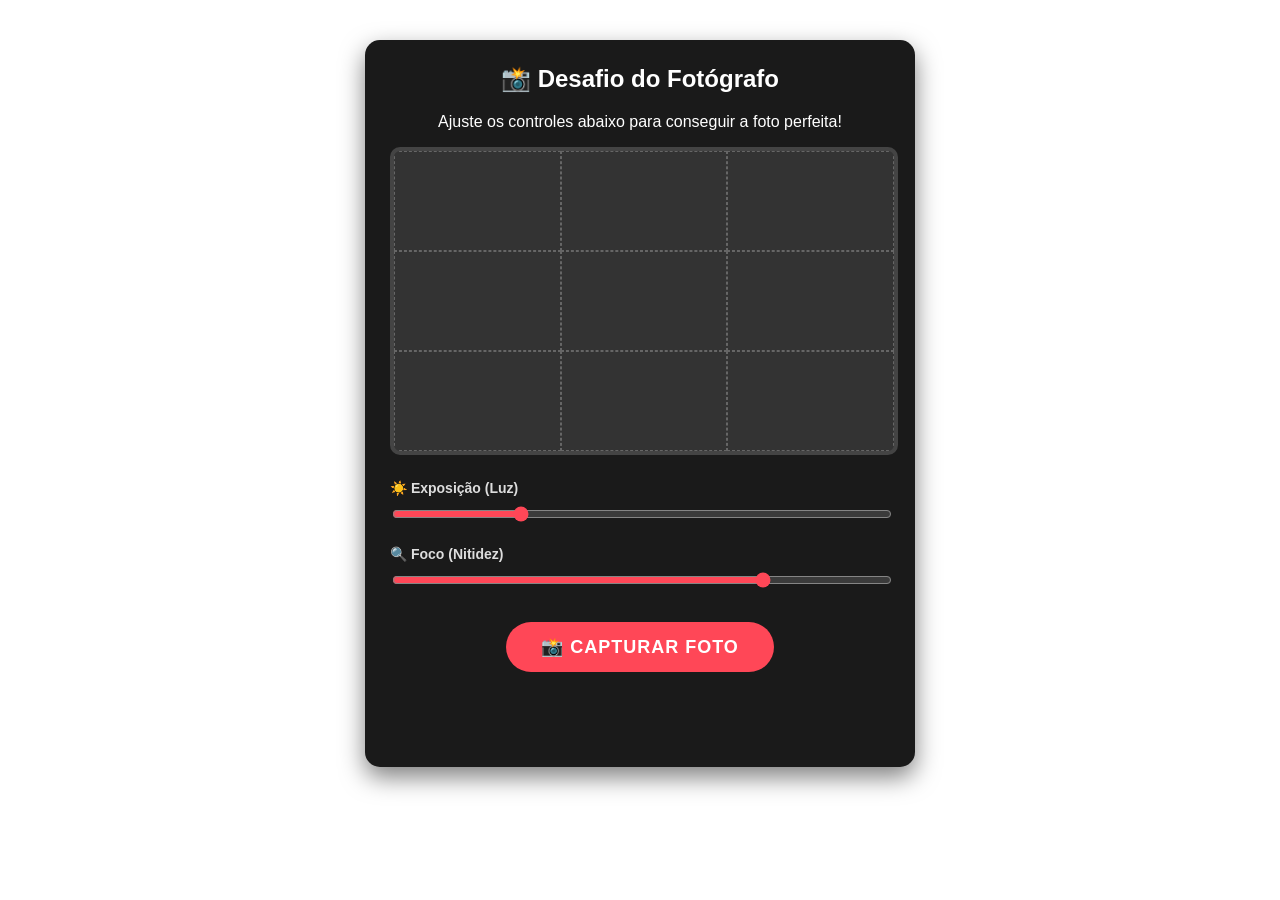
==== html/jogo.html @ 15788bf6 "vik" ====
<!DOCTYPE html>
<html lang="pt-BR">
<head>
    <meta charset="UTF-8">
    <meta name="viewport" content="width=device-width, initial-scale=1.0">
    <title>Desafio do Fotógrafo - O Enquadramento Perfeito</title>
  
    <link rel="stylesheet" href="/css/jogo.css">
</head>
<body>

    <div class="game-container">
        <h2>📸 Desafio do Fotógrafo</h2>
        <p>Ajuste os controles abaixo para conseguir a foto perfeita!</p>
        
        <div class="camera-view">
           
            <div id="photo" class="photo-layer"></div>
            
      
            <div class="grid-lines">
                <div class="grid-cell"></div><div class="grid-cell"></div><div class="grid-cell"></div>
                <div class="grid-cell"></div><div class="grid-cell"></div><div class="grid-cell"></div>
                <div class="grid-cell"></div><div class="grid-cell"></div><div class="grid-cell"></div>
            </div>
        </div>

        <div class="control-group">
            <label for="exposure">☀️ Exposição (Luz)</label>
            <input type="range" id="exposure" min="0" max="200" value="50">
        </div>

        <div class="control-group">
            <label for="blur">🔍 Foco (Nitidez)</label>
            <input type="range" id="blur" min="0" max="20" value="15">
        </div>

        <button id="btn-snap">📸 Capturar Foto</button>

        <div id="result"></div>
    </div>

    <script src="/js/jogo.js"></script>
</body>
</html>
---- css/jogo.css ----
.game-container {
    max-width: 500px;
    margin: 40px auto;
    font-family: 'Segoe UI', Tahoma, Geneva, Verdana, sans-serif;
    background: #1a1a1a;
    color: #ffffff;
    padding: 25px;
    border-radius: 15px;
    text-align: center;
    box-shadow: 0 10px 25px rgba(0, 0, 0, 0.5);
}

.game-container h2 {
    margin-top: 0;
    color: #fff;
}

.camera-view {
    position: relative;
    width: 100%;
    height: 300px;
    background-color: #333;
    border-radius: 10px;
    overflow: hidden;
    margin-bottom: 25px;
    border: 4px solid #444;
}


.photo-layer {
    width: 100%;
    height: 100%;
    background-image: url('https://http2.mlstatic.com/D_NQ_733048-MLA96179460366_102025-OO.jpg');
    background-size: cover;
    background-position: center;
    transition: filter 0.1s ease-out;
}

.grid-lines {
    position: absolute;
    top: 0;
    left: 0;
    width: 100%;
    height: 100%;
    display: grid;
    grid-template-columns: 1fr 1fr 1fr;
    grid-template-rows: 1fr 1fr 1fr;
    pointer-events: none;
    opacity: 0.25;
}

.grid-cell {
    border: 1px dashed #ffffff;
}
.control-group {
    margin: 20px 0;
    text-align: left;
}

.control-group label {
    display: block;
    margin-bottom: 8px;
    font-weight: bold;
    font-size: 14px;
    color: #ddd;
}

.control-group input[type="range"] {
    width: 100%;
    accent-color: #ff4757;
    cursor: pointer;
}

#btn-snap {
    background: #ff4757;
    color: white;
    border: none;
    padding: 14px 35px;
    font-size: 18px;
    font-weight: bold;
    border-radius: 25px;
    cursor: pointer;
    transition: all 0.3s ease;
    text-transform: uppercase;
    letter-spacing: 1px;
    margin-top: 10px;
}

#btn-snap:hover {
    background: #ff6b81;
    transform: scale(1.05);
    box-shadow: 0 5px 15px rgba(255, 71, 87, 0.4);
}


#result {
    margin-top: 20px;
    font-size: 18px;
    font-weight: bold;
    min-height: 50px;
    line-height: 1.5;
}
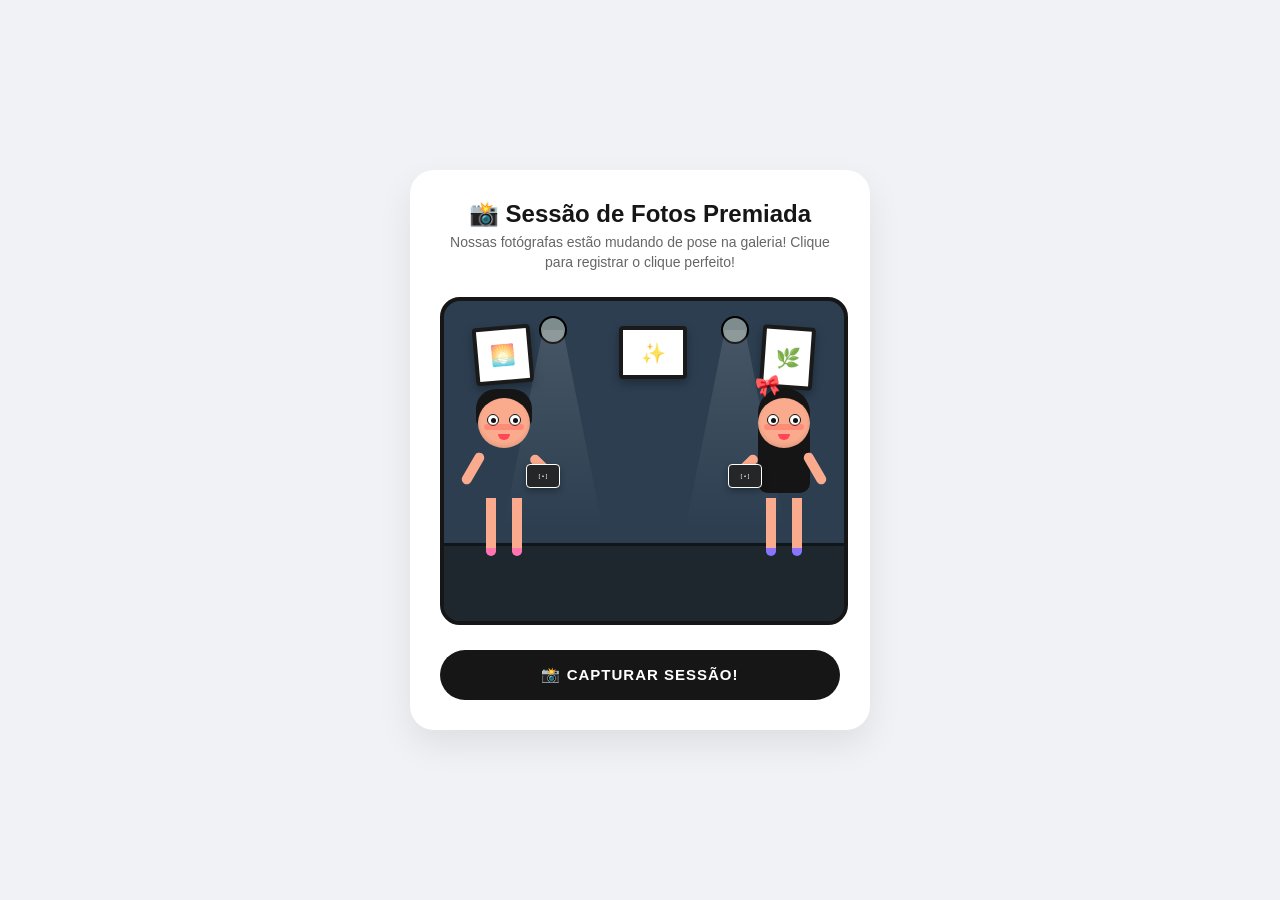
==== commit 87f37999: "htryt" ====
--- a/html/jogo.html
+++ b/html/jogo.html
@@ -3,43 +3,90 @@
 <head>
     <meta charset="UTF-8">
     <meta name="viewport" content="width=device-width, initial-scale=1.0">
-    <title>Desafio do Fotógrafo - O Enquadramento Perfeito</title>
-  
-    <link rel="stylesheet" href="/css/jogo.css">
+    <title>Estúdio Fotográfico Premiado</title>
+    <!-- Vincula o arquivo CSS corrigido saindo da pasta html -->
+    <link rel="stylesheet" href="../css/jogo.css">
 </head>
 <body>
 
-    <div class="game-container">
-        <h2>📸 Desafio do Fotógrafo</h2>
-        <p>Ajuste os controles abaixo para conseguir a foto perfeita!</p>
+<div class="jogo-container">
+    <h2 class="titulo-jogo">📸 Sessão de Fotos Premiada</h2>
+    <p class="subtitulo-jogo">Nossas fotógrafas estão mudando de pose na galeria! Clique para registrar o clique perfeito!</p>
+
+    <!-- Cenário de Galeria de Fotos e Estúdio Profissional -->
+    <div class="paisagem-estudio">
+        <div class="efeito-flash" id="flash"></div>
         
-        <div class="camera-view">
-           
-            <div id="photo" class="photo-layer"></div>
-            
-      
-            <div class="grid-lines">
-                <div class="grid-cell"></div><div class="grid-cell"></div><div class="grid-cell"></div>
-                <div class="grid-cell"></div><div class="grid-cell"></div><div class="grid-cell"></div>
-                <div class="grid-cell"></div><div class="grid-cell"></div><div class="grid-cell"></div>
+        <!-- Elementos Decorativos da Parede (Quadros de Fotos) -->
+        <div class="quadro q1"><div class="foto-interna">🌅</div></div>
+        <div class="quadro q2"><div class="foto-interna">✨</div></div>
+        <div class="quadro q3"><div class="foto-interna">🌿</div></div>
+        
+        <div class="fundo-estudio-infinito"></div>
+        <div class="holofote esquerdo"><div class="luz-cone"></div></div>
+        <div class="holofote direito"><div class="luz-cone"></div></div>
+
+        <!-- FOTÓGRAFA 1 (Esquerda): Gordinha, Vestido Triângulo Rosa com Braços e Pernas -->
+        <div class="fotografa gordinha" id="fotografa1">
+            <div class="cabelo-curto"></div>
+            <div class="cabeca-rosto">
+                <div class="olhos-vivos esquerdo"><div class="pupila"></div></div>
+                <div class="olhos-vivos direito"><div class="pupila"></div></div>
+                <div class="bochechas-rosadas"></div>
+                <div class="sorriso-fofo"></div>
             </div>
+            <!-- Vestido em formato de Triângulo Largo -->
+            <div class="vestido-triangulo-largo"></div>
+            <div class="braco esquerdo"></div>
+            <div class="braco direito"></div>
+            <div class="perna-fofa esquerda"></div>
+            <div class="perna-fofa direita"></div>
+            <div class="camera-fofa c1">[ • ]</div>
         </div>
 
-        <div class="control-group">
-            <label for="exposure">☀️ Exposição (Luz)</label>
-            <input type="range" id="exposure" min="0" max="200" value="50">
+        <!-- FOTÓGRAFA 2 (Direita): Magra, Cabelo Comprido com Laço, Vestido Triângulo Roxo com Braços e Pernas -->
+        <div class="fotografa magrinha" id="fotografa2">
+            <div class="laco-rosa">🎀</div>
+            <div class="cabelo-comprido"></div>
+            <div class="cabeca-rosto">
+                <div class="olhos-vivos esquerdo"><div class="pupila"></div></div>
+                <div class="olhos-vivos direito"><div class="pupila"></div></div>
+                <div class="bochechas-rosadas"></div>
+                <div class="sorriso-fofo"></div>
+            </div>
+            <!-- Vestido em formato de Triângulo Estreito -->
+            <div class="vestido-triangulo-estreito"></div>
+            <div class="braco esquerdo"></div>
+            <div class="braco direito"></div>
+            <div class="perna-fofa esquerda"></div>
+            <div class="perna-fofa direita"></div>
+            <div class="camera-fofa c2">[ • ]</div>
         </div>
 
-        <div class="control-group">
-            <label for="blur">🔍 Foco (Nitidez)</label>
-            <input type="range" id="blur" min="0" max="20" value="15">
+        <!-- Card de Promoções Totalmente Centralizado -->
+        <div class="card-promocao" id="cardPromo">
+            <span class="selo-promo">PROMOÇÃO DESBLOQUEADA!</span>
+            <h3 id="texto-desconto">25% OFF</h3>
+            <p id="texto-brinde">+ 5 Fotos Brinde no Ensaio</p>
         </div>
-
-        <button id="btn-snap">📸 Capturar Foto</button>
-
-        <div id="result"></div>
     </div>
 
-    <script src="/js/jogo.js"></script>
+    <div class="area-controles">
+        <button id="btnDisparar" class="btn-disparar">📸 CAPTURAR SESSÃO!</button>
+    </div>
+
+    <!-- Formulário pós-clique -->
+    <div class="formulario-resgate" id="formResgate">
+        <h3>🎯 Enquadramento Perfeito!</h3>
+        <p class="subtitulo-jogo">Insira seu WhatsApp para que o nosso estúdio libere o código do seu presente:</p>
+        <form id="meuFormulario">
+            <input type="text" id="nomeCliente" placeholder="Seu Nome Completo" required><br>
+            <input type="tel" id="whatsappCliente" placeholder="Seu WhatsApp (com DDD)" required><br>
+            <button type="submit" class="btn-resgatar">Resgatar Presente</button>
+        </form>
+    </div>
+</div>
+
+<script src="../js/jogo.js"></script>
 </body>
 </html>
--- a/css/jogo.css
+++ b/css/jogo.css
@@ -1,102 +1,438 @@
-.game-container {
-    max-width: 500px;
-    margin: 40px auto;
-    font-family: 'Segoe UI', Tahoma, Geneva, Verdana, sans-serif;
-    background: #1a1a1a;
-    color: #ffffff;
-    padding: 25px;
-    border-radius: 15px;
+:root {
+    --bg-container: #ffffff;
+    --cor-escura: #161616;
+    --cor-ouro: #d4af37;
+    --cor-salmao: #faaa8d; /* Pele salmão fofa */
+    --cor-cabelo: #151515;   /* Cabelo preto */
+    --cor-rosa: #ff74b1;     /* Vestido rosa */
+    --cor-roxo: #8a74ff;     /* Vestido roxo */
+}
+
+body {
+    background-color: #f0f2f5;
+    font-family: 'Segoe UI', Roboto, Helvetica, Arial, sans-serif;
+    display: flex;
+    justify-content: center;
+    align-items: center;
+    min-height: 100vh;
+    margin: 0;
+}
+
+.jogo-container {
+    max-width: 460px;
+    width: 100%;
+    background: var(--bg-container);
+    padding: 30px;
+    border-radius: 24px;
+    box-shadow: 0 15px 35px rgba(0,0,0,0.08);
+    box-sizing: border-box;
     text-align: center;
-    box-shadow: 0 10px 25px rgba(0, 0, 0, 0.5);
-}
-
-.game-container h2 {
-    margin-top: 0;
-    color: #fff;
-}
-
-.camera-view {
+}
+
+.titulo-jogo {
+    color: var(--cor-escura);
+    font-weight: bold;
+    margin: 0 0 5px 0;
+}
+
+.subtitulo-jogo {
+    color: #666;
+    font-size: 14px;
+    margin: 0 0 25px 0;
+    line-height: 1.4;
+}
+
+/* PAISAGEM DE ESTÚDIO COM QUADROS DECORATIVOS */
+.paisagem-estudio {
     position: relative;
     width: 100%;
-    height: 300px;
-    background-color: #333;
-    border-radius: 10px;
+    height: 320px;
+    background: #2c3e50; /* Parede do estúdio */
+    border-radius: 20px;
     overflow: hidden;
-    margin-bottom: 25px;
-    border: 4px solid #444;
-}
-
-
-.photo-layer {
-    width: 100%;
-    height: 100%;
-    background-image: url('https://http2.mlstatic.com/D_NQ_733048-MLA96179460366_102025-OO.jpg');
-    background-size: cover;
-    background-position: center;
-    transition: filter 0.1s ease-out;
-}
-
-.grid-lines {
+    border: 4px solid var(--cor-escura);
+    display: flex;
+    align-items: center;
+    justify-content: center;
+}
+
+/* Quadros na Parede */
+.quadro {
+    position: absolute;
+    top: 25px;
+    background: #fff;
+    border: 4px solid #1a1a1a;
+    box-shadow: 0 4px 10px rgba(0,0,0,0.3);
+    display: flex;
+    align-items: center;
+    justify-content: center;
+    border-radius: 4px;
+}
+.quadro.q1 { left: 30px; width: 50px; height: 50px; transform: rotate(-5deg); }
+.quadro.q2 { left: calc(50% - 25px); width: 60px; height: 45px; }
+.quadro.q3 { right: 30px; width: 45px; height: 55px; transform: rotate(4deg); }
+
+.foto-interna {
+    font-size: 20px;
+    opacity: 0.8;
+}
+
+.fundo-estudio-infinito {
+    position: absolute;
+    bottom: 0;
+    width: 100%;
+    height: 75px;
+    background: #1e272e; /* Chão do estúdio */
+    border-top: 3px solid #10151a;
+    z-index: 1;
+}
+
+/* Holofotes */
+.holofote {
+    position: absolute;
+    top: 15px;
+    width: 24px;
+    height: 24px;
+    background: #7f8c8d;
+    border-radius: 50%;
+    border: 2px solid #000;
+    z-index: 2;
+}
+.holofote.esquerdo { left: 95px; }
+.holofote.direito { right: 95px; }
+
+.luz-cone {
+    position: absolute;
+    top: 12px;
+    left: -38px;
+    width: 100px;
+    height: 200px;
+    background: linear-gradient(to bottom, rgba(255, 255, 255, 0.12), transparent);
+    clip-path: polygon(40% 0%, 60% 0%, 100% 100%, 0% 100%);
+    pointer-events: none;
+}
+
+/* Flash */
+.efeito-flash {
     position: absolute;
     top: 0;
     left: 0;
     width: 100%;
     height: 100%;
-    display: grid;
-    grid-template-columns: 1fr 1fr 1fr;
-    grid-template-rows: 1fr 1fr 1fr;
+    background: #ffffff;
+    opacity: 0;
+    z-index: 10;
     pointer-events: none;
-    opacity: 0.25;
-}
-
-.grid-cell {
-    border: 1px dashed #ffffff;
-}
-.control-group {
-    margin: 20px 0;
-    text-align: left;
-}
-
-.control-group label {
-    display: block;
-    margin-bottom: 8px;
+}
+.piscar-flash {
+    animation: flashAnim 0.3s ease-out;
+}
+
+/* CONFIGURAÇÃO DAS PERSONAGEM ANIMADAS */
+.fotografa {
+    position: absolute;
+    width: 100px;
+    height: 220px;
+    bottom: 15px;
+    z-index: 3;
+}
+.fotografa.gordinha { 
+    left: 10px; 
+    animation: mexerCorpoEsquerda 2s ease-in-out infinite alternate;
+}
+.fotografa.magrinha { 
+    right: 10px; 
+    animation: mexerCorpoDireita 1.8s ease-in-out infinite alternate;
+}
+
+/* Cabeça com Olhos Reais */
+.cabeca-rosto {
+    position: absolute;
+    top: 12px;
+    left: calc(50% - 26px);
+    width: 52px;
+    height: 50px;
+    background: var(--cor-salmao);
+    border-radius: 50%;
+    z-index: 3;
+    box-shadow: inset 0 -2px 4px rgba(0,0,0,0.1);
+}
+
+.olhos-vivos {
+    position: absolute;
+    top: 16px;
+    width: 10px;
+    height: 10px;
+    background: #ffffff;
+    border-radius: 50%;
+    border: 1px solid #111;
+    display: flex;
+    align-items: center;
+    justify-content: center;
+    animation: piscarOlho 4s infinite linear;
+}
+.olhos-vivos.esquerdo { left: 9px; }
+.olhos-vivos.direito { right: 9px; }
+
+.pupila {
+    width: 5px;
+    height: 5px;
+    background: #111;
+    border-radius: 50%;
+}
+
+.bochechas-rosadas {
+    position: absolute;
+    top: 26px;
+    left: 6px;
+    width: 40px;
+    height: 6px;
+    background: rgba(255, 82, 82, 0.35);
+    border-radius: 10px;
+}
+
+.sorriso-fofo {
+    position: absolute;
+    bottom: 8px;
+    left: 20px;
+    width: 12px;
+    height: 6px;
+    background: #ff4757;
+    border-radius: 0 0 10px 10px;
+}
+
+/* BRAÇOS DAS PERSONAGENS */
+.braco {
+    position: absolute;
+    top: 65px;
+    width: 10px;
+    height: 35px;
+    background: var(--cor-salmao);
+    border-radius: 5px;
+    z-index: 4;
+}
+.gordinha .braco.esquerdo { left: 14px; transform: rotate(30deg); }
+.gordinha .braco.direito { right: 5px; transform: rotate(-45deg); animation: moverBraco 1s ease-in-out infinite alternate; }
+
+.magrinha .braco.esquerdo { left: 5px; transform: rotate(45deg); animation: moverBraco 1.2s ease-in-out infinite alternate-reverse; }
+.magrinha .braco.direito { right: 14px; transform: rotate(-30deg); }
+
+/* CORPOS COM VESTIDOS EM TRIÂNGULO COMPLETO (Usando Clip-Path geométrico moderno) */
+/* 1. GORDINHA (ESQUERDA) */
+.cabelo-curto {
+    position: absolute;
+    top: 3px;
+    left: calc(50% - 28px);
+    width: 56px;
+    height: 36px;
+    background: var(--cor-cabelo);
+    border-radius: 20px 20px 5px 5px;
+    z-index: 2;
+}
+.vestido-rosa-gordinho {
+    position: absolute;
+    top: 56px;
+    left: calc(50% - 30px);
+    width: 60px; /* Base mais larga para dar o aspecto fofinho */
+    height: 70px;
+    background: var(--cor-rosa);
+    clip-path: polygon(50% 0%, 100% 100%, 0% 100%); /* Transforma o bloco em Triângulo */
+    z-index: 2;
+}
+
+/* 2. MAGRINHA (DIREITA) */
+.laco-rosa {
+    position: absolute;
+    top: -12px;
+    left: 22px;
+    font-size: 20px;
+    z-index: 5;
+    transform: rotate(-10deg);
+}
+.cabelo-comprido {
+    position: absolute;
+    top: 2px;
+    left: calc(50% - 26px);
+    width: 52px;
+    height: 105px;
+    background: var(--cor-cabelo);
+    border-radius: 25px 25px 10px 10px;
+    z-index: 2;
+}
+.vestido-roxo-magrinho {
+    position: absolute;
+    top: 56px;
+    left: calc(50% - 21px);
+    width: 42px; /* Silhueta triangular esguia */
+    height: 70px;
+    background: var(--cor-roxo);
+    clip-path: polygon(50% 0%, 100% 100%, 0% 100%); /* Transforma o bloco em Triângulo */
+    z-index: 2;
+}
+
+/* PERNAS */
+.perna-fofa {
+    position: absolute;
+    bottom: 50px;
+    width: 10px;
+    height: 50px;
+    background: var(--cor-salmao);
+    border-radius: 0 0 5px 5px;
+    z-index: 1;
+}
+.gordinha .perna-fofa { border-bottom: 8px solid var(--cor-rosa); }
+.magrinha .perna-fofa { border-bottom: 8px solid var(--cor-roxo); }
+
+.perna-fofa.esquerda { left: 32px; animation: balançoPerna 0.5s linear infinite alternate; }
+.perna-fofa.direita { right: 32px; animation: balançoPerna 0.5s linear infinite alternate-reverse; }
+
+/* CÂMERAS */
+.camera-fofa {
+    position: absolute;
+    width: 32px;
+    height: 22px;
+    background: #252627;
+    border: 1px solid #fff;
+    color: #fff;
+    border-radius: 4px;
+    z-index: 5;
+    display: flex;
+    align-items: center;
+    justify-content: center;
+    font-size: 6px;
+    box-shadow: 0 3px 6px rgba(0,0,0,0.3);
+}
+.camera-fofa.c1 { top: 78px; right: -6px; }
+.camera-fofa.c2 { top: 78px; left: -6px; }
+
+/* CARD CENTRALIZADO PERFECT */
+.card-promocao {
+    position: absolute;
+    background: #ffffff;
+    border: 1px solid #e0e0e0;
+    padding: 25px;
+    border-radius: 16px;
+    width: 80%;
+    box-shadow: 0 15px 35px rgba(0,0,0,0.3);
+    transform: scale(0.8);
+    opacity: 0;
+    z-index: 5;
+    transition: all 0.4s cubic-bezier(0.175, 0.885, 0.32, 1.15);
+    pointer-events: none;
+    box-sizing: border-box;
+}
+
+.card-promocao.revelado {
+    opacity: 1;
+    transform: scale(1);
+}
+
+.selo-promo {
+    background: var(--cor-rosa);
+    color: #fff;
+    font-size: 10px;
     font-weight: bold;
+    padding: 4px 10px;
+    border-radius: 20px;
+    letter-spacing: 1px;
+}
+
+.card-promocao h3 {
+    font-size: 38px;
+    color: #111;
+    margin: 12px 0 4px 0;
+    font-weight: 800;
+}
+
+.card-promocao p {
     font-size: 14px;
-    color: #ddd;
-}
-
-.control-group input[type="range"] {
-    width: 100%;
-    accent-color: #ff4757;
+    color: #555;
+    margin: 0;
+    font-weight: 600;
+}
+
+/* Controles */
+.area-controles {
+    margin-top: 25px;
+}
+
+.btn-disparar {
+    background: var(--cor-escura);
+    color: #fff;
+    border: none;
+    padding: 16px 32px;
+    font-size: 15px;
+    font-weight: 600;
+    border-radius: 50px;
     cursor: pointer;
-}
-
-#btn-snap {
-    background: #ff4757;
-    color: white;
+    width: 100%;
+    letter-spacing: 1px;
+}
+
+/* Formulário */
+.formulario-resgate {
+    display: none;
+    margin-top: 35px;
+    padding-top: 25px;
+    border-top: 1px solid #eee;
+    animation: fluir 0.5s ease forwards;
+}
+
+.formulario-resgate input {
+    width: 100%;
+    padding: 14px;
+    margin-bottom: 14px;
+    border: 1px solid #ddd;
+    border-radius: 8px;
+    font-size: 15px;
+    box-sizing: border-box;
+}
+
+.btn-resgatar {
+    background: var(--cor-ouro);
+    color: #111;
     border: none;
-    padding: 14px 35px;
-    font-size: 18px;
-    font-weight: bold;
-    border-radius: 25px;
+    padding: 15px 30px;
+    font-size: 15px;
+    font-weight: 600;
+    border-radius: 50px;
     cursor: pointer;
-    transition: all 0.3s ease;
-    text-transform: uppercase;
-    letter-spacing: 1px;
-    margin-top: 10px;
-}
-
-#btn-snap:hover {
-    background: #ff6b81;
-    transform: scale(1.05);
-    box-shadow: 0 5px 15px rgba(255, 71, 87, 0.4);
-}
-
-
-#result {
-    margin-top: 20px;
-    font-size: 18px;
-    font-weight: bold;
-    min-height: 50px;
-    line-height: 1.5;
-}
+    width: 100%;
+}
+
+/* ANIMAÇÕES */
+@keyframes mexerCorpoEsquerda {
+    0% { transform: translateY(0) rotate(-1deg); }
+    100% { transform: translateY(-5px) rotate(1deg); }
+}
+
+@keyframes mexerCorpoDireita {
+    0% { transform: translateY(-4px) rotate(1deg); }
+    100% { transform: translateY(1px) rotate(-1deg); }
+}
+
+@keyframes balançoPerna {
+    0% { transform: rotate(-5deg); }
+    100% { transform: rotate(5deg); }
+}
+
+@keyframes moverBraco {
+    0% { transform: translateY(0) rotate(-45deg); }
+    100% { transform: translateY(-2px) rotate(-40deg); }
+}
+
+@keyframes piscarOlho {
+    0%, 90%, 100% { transform: scaleY(1); }
+    95% { transform: scaleY(0); }
+}
+
+@keyframes flashAnim {
+    0% { opacity: 0; }
+    30% { opacity: 1; }
+    100% { opacity: 0; }
+}
+
+@keyframes fluir {
+    from { opacity: 0; transform: translateY(10px); }
+    to { opacity: 1; transform: translateY(0); }
+}
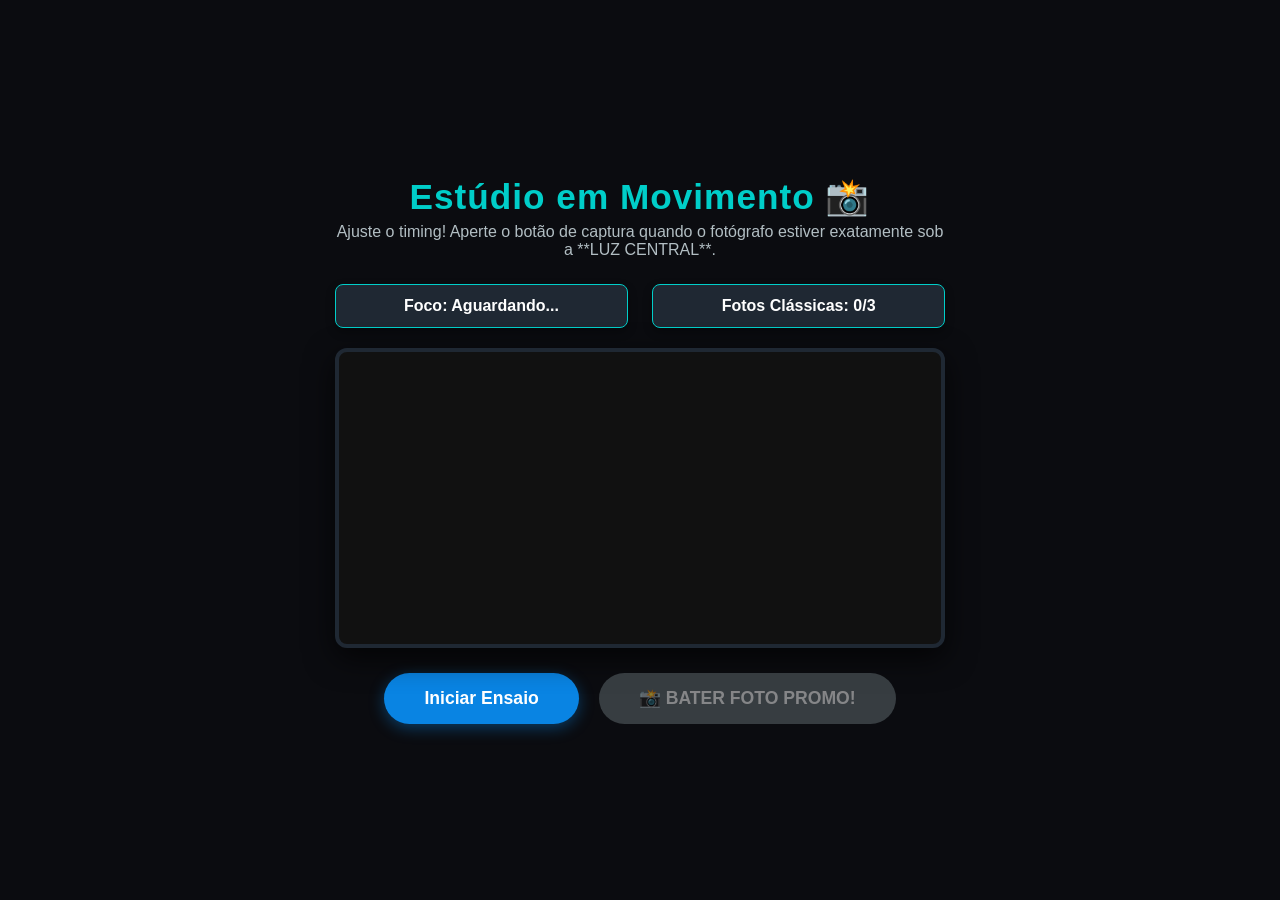
==== commit 69a2b19e: "kkjliug" ====
--- a/html/jogo.html
+++ b/html/jogo.html
@@ -3,90 +3,303 @@
 <head>
     <meta charset="UTF-8">
     <meta name="viewport" content="width=device-width, initial-scale=1.0">
-    <title>Estúdio Fotográfico Premiado</title>
-    <!-- Vincula o arquivo CSS corrigido saindo da pasta html -->
-    <link rel="stylesheet" href="../css/jogo.css">
+    <title>Sessão de Fotos Animada - Premium Game</title>
+    <style>
+        * {
+            box-sizing: border-box;
+            margin: 0;
+            padding: 0;
+        }
+
+        body {
+            background-color: #0b0c10;
+            color: #fff;
+            font-family: 'Segoe UI', Tahoma, Geneva, Verdana, sans-serif;
+            display: flex;
+            justify-content: center;
+            align-items: center;
+            min-height: 100vh;
+        }
+
+        .game-container {
+            text-align: center;
+            max-width: 650px;
+            width: 100%;
+            padding: 20px;
+        }
+
+        h1 {
+            color: #00cec9;
+            font-size: 2.2rem;
+            margin-bottom: 5px;
+            letter-spacing: 1px;
+        }
+
+        p {
+            color: #b2bec3;
+            margin-bottom: 25px;
+            font-size: 1rem;
+        }
+
+        .status-panel {
+            display: flex;
+            justify-content: space-between;
+            margin-bottom: 20px;
+            gap: 15px;
+        }
+
+        .status-box {
+            background: #1f2833;
+            padding: 12px 20px;
+            border-radius: 8px;
+            font-weight: bold;
+            border: 1px solid #00cec9;
+            width: 48%;
+            box-shadow: 0 4px 10px rgba(0,0,0,0.3);
+        }
+
+        /* Área do Palco do Jogo */
+        .stage-wrapper {
+            position: relative;
+            background: #111;
+            border: 4px solid #1f2833;
+            border-radius: 12px;
+            overflow: hidden;
+            box-shadow: 0 10px 30px rgba(0,0,0,0.7);
+            height: 300px;
+        }
+
+        canvas {
+            display: block;
+            width: 100%;
+            height: 100%;
+        }
+
+        /* Controles de Disparo */
+        .controls {
+            margin-top: 25px;
+            display: flex;
+            justify-content: center;
+            gap: 20px;
+        }
+
+        .btn {
+            padding: 15px 40px;
+            font-size: 1.1rem;
+            font-weight: bold;
+            color: #fff;
+            border: none;
+            border-radius: 50px;
+            cursor: pointer;
+            transition: all 0.2s cubic-bezier(0.25, 1, 0.5, 1);
+            outline: none;
+        }
+
+        .btn-blue { background: #0984e3; box-shadow: 0 4px 15px rgba(9, 132, 227, 0.4); }
+        .btn-pink { background: #e84393; box-shadow: 0 4px 15px rgba(232, 67, 147, 0.4); }
+
+        .btn:hover:not(:disabled) { transform: translateY(-3px); opacity: 0.95; }
+        .btn:active:not(:disabled) { transform: translateY(-1px); }
+        .btn:disabled { background: #636e72; cursor: not-allowed; opacity: 0.5; box-shadow: none; }
+
+        /* Modal Premium de Cupom */
+        .modal-overlay {
+            display: none;
+            position: fixed;
+            top: 0; left: 0; width: 100%; height: 100%;
+            background: rgba(0, 0, 0, 0.93);
+            z-index: 100;
+            align-items: center;
+            justify-content: center;
+        }
+
+        .modal {
+            background: #1f2833;
+            border: 2px solid #00cec9;
+            padding: 40px;
+            border-radius: 16px;
+            text-align: center;
+            max-width: 440px;
+            width: 90%;
+            box-shadow: 0 15px 35px rgba(0,0,0,0.6);
+        }
+
+        .modal h2 { color: #00cec9; margin-bottom: 15px; font-weight: 400; letter-spacing: 1px; }
+        .modal p { color: #b2bec3; line-height: 1.6; }
+
+        .coupon {
+            display: inline-block;
+            background: #0b0c10;
+            border: 2px dashed #fff;
+            padding: 14px 30px;
+            font-family: monospace;
+            font-size: 1.8rem;
+            font-weight: bold;
+            color: #55efc4;
+            margin-top: 20px;
+            letter-spacing: 3px;
+            border-radius: 4px;
+        }
+
+        .btn-close {
+            background: #fff; color: #000; border: none;
+            padding: 12px 35px; font-weight: bold; border-radius: 25px;
+            cursor: pointer; margin-top: 25px; font-size: 0.95rem;
+            transition: opacity 0.2s;
+        }
+        .btn-close:hover { opacity: 0.85; }
+    </style>
 </head>
 <body>
 
-<div class="jogo-container">
-    <h2 class="titulo-jogo">📸 Sessão de Fotos Premiada</h2>
-    <p class="subtitulo-jogo">Nossas fotógrafas estão mudando de pose na galeria! Clique para registrar o clique perfeito!</p>
-
-    <!-- Cenário de Galeria de Fotos e Estúdio Profissional -->
-    <div class="paisagem-estudio">
-        <div class="efeito-flash" id="flash"></div>
-        
-        <!-- Elementos Decorativos da Parede (Quadros de Fotos) -->
-        <div class="quadro q1"><div class="foto-interna">🌅</div></div>
-        <div class="quadro q2"><div class="foto-interna">✨</div></div>
-        <div class="quadro q3"><div class="foto-interna">🌿</div></div>
-        
-        <div class="fundo-estudio-infinito"></div>
-        <div class="holofote esquerdo"><div class="luz-cone"></div></div>
-        <div class="holofote direito"><div class="luz-cone"></div></div>
-
-        <!-- FOTÓGRAFA 1 (Esquerda): Gordinha, Vestido Triângulo Rosa com Braços e Pernas -->
-        <div class="fotografa gordinha" id="fotografa1">
-            <div class="cabelo-curto"></div>
-            <div class="cabeca-rosto">
-                <div class="olhos-vivos esquerdo"><div class="pupila"></div></div>
-                <div class="olhos-vivos direito"><div class="pupila"></div></div>
-                <div class="bochechas-rosadas"></div>
-                <div class="sorriso-fofo"></div>
-            </div>
-            <!-- Vestido em formato de Triângulo Largo -->
-            <div class="vestido-triangulo-largo"></div>
-            <div class="braco esquerdo"></div>
-            <div class="braco direito"></div>
-            <div class="perna-fofa esquerda"></div>
-            <div class="perna-fofa direita"></div>
-            <div class="camera-fofa c1">[ • ]</div>
+    <div class="game-container">
+        <h1>Estúdio em Movimento 📸</h1>
+        <p>Ajuste o timing! Aperte o botão de captura quando o fotógrafo estiver exatamente sob a **LUZ CENTRAL**.</p>
+
+        <div class="status-panel">
+            <div class="status-box">Foco: <span id="lightStatus">Aguardando...</span></div>
+            <div class="status-box">Fotos Clássicas: <span id="score">0/3</span></div>
         </div>
 
-        <!-- FOTÓGRAFA 2 (Direita): Magra, Cabelo Comprido com Laço, Vestido Triângulo Roxo com Braços e Pernas -->
-        <div class="fotografa magrinha" id="fotografa2">
-            <div class="laco-rosa">🎀</div>
-            <div class="cabelo-comprido"></div>
-            <div class="cabeca-rosto">
-                <div class="olhos-vivos esquerdo"><div class="pupila"></div></div>
-                <div class="olhos-vivos direito"><div class="pupila"></div></div>
-                <div class="bochechas-rosadas"></div>
-                <div class="sorriso-fofo"></div>
-            </div>
-            <!-- Vestido em formato de Triângulo Estreito -->
-            <div class="vestido-triangulo-estreito"></div>
-            <div class="braco esquerdo"></div>
-            <div class="braco direito"></div>
-            <div class="perna-fofa esquerda"></div>
-            <div class="perna-fofa direita"></div>
-            <div class="camera-fofa c2">[ • ]</div>
+        <div class="stage-wrapper">
+            <canvas id="gameCanvas" width="600" height="300"></canvas>
         </div>
 
-        <!-- Card de Promoções Totalmente Centralizado -->
-        <div class="card-promocao" id="cardPromo">
-            <span class="selo-promo">PROMOÇÃO DESBLOQUEADA!</span>
-            <h3 id="texto-desconto">25% OFF</h3>
-            <p id="texto-brinde">+ 5 Fotos Brinde no Ensaio</p>
+        <div class="controls">
+            <button type="button" class="btn btn-blue" id="startBtn">Iniciar Ensaio</button>
+            <button type="button" class="btn btn-pink" id="cameraBtn" disabled>📸 BATER FOTO PROMO!</button>
         </div>
     </div>
 
-    <div class="area-controles">
-        <button id="btnDisparar" class="btn-disparar">📸 CAPTURAR SESSÃO!</button>
+    <div class="modal-overlay" id="modalOverlay">
+        <div class="modal">
+            <h2>Captura Perfeita! 🎉🎞️</h2>
+            <p>Sua técnica e precisão garantiram um registro impecável do estúdio. Aproveite seu cupom exclusivo de retratos:</p>
+            <div class="coupon">FOTOANIMADA20</div>
+            <br>
+            <button type="button" class="btn-close" id="resetBtn">Voltar ao Portfólio</button>
+        </div>
     </div>
 
-    <!-- Formulário pós-clique -->
-    <div class="formulario-resgate" id="formResgate">
-        <h3>🎯 Enquadramento Perfeito!</h3>
-        <p class="subtitulo-jogo">Insira seu WhatsApp para que o nosso estúdio libere o código do seu presente:</p>
-        <form id="meuFormulario">
-            <input type="text" id="nomeCliente" placeholder="Seu Nome Completo" required><br>
-            <input type="tel" id="whatsappCliente" placeholder="Seu WhatsApp (com DDD)" required><br>
-            <button type="submit" class="btn-resgatar">Resgatar Presente</button>
-        </form>
-    </div>
-</div>
-
-<script src="../js/jogo.js"></script>
-</body>
-</html>
+    <script>
+        document.addEventListener("DOMContentLoaded", () => {
+            const canvas = document.getElementById('gameCanvas');
+            const ctx = canvas.getContext('2d');
+            
+            const startBtn = document.getElementById('startBtn');
+            const cameraBtn = document.getElementById('cameraBtn');
+            const lightStatus = document.getElementById('lightStatus');
+            const scoreDisplay = document.getElementById('score');
+            const modalOverlay = document.getElementById('modalOverlay');
+            const resetBtn = document.getElementById('resetBtn');
+
+            let character = {
+                x: 50,
+                y: 190,
+                width: 50,
+                height: 80,
+                speed: 4,
+                direction: 1 
+            };
+
+            const lightZone = {
+                x: 260,
+                width: 80
+            };
+
+            let score = 0;
+            let gameActive = false;
+            let flashOpacity = 0;
+            let animationFrameId;
+            let textFeedback = "";
+            let textFeedbackTimer = 0;
+
+            startBtn.addEventListener('click', startGame);
+            cameraBtn.addEventListener('click', takePhoto);
+            resetBtn.addEventListener('click', resetGame);
+
+            function startGame() {
+                score = 0;
+                gameActive = true;
+                startBtn.disabled = true;
+                cameraBtn.disabled = false;
+                lightStatus.innerText = "Buscando Ângulo... 🟡";
+                lightStatus.style.color = "#ffeaa7";
+                character.speed = 4.5 + Math.random() * 2; 
+                
+                gameLoop();
+            }
+
+            function gameLoop() {
+                if (!gameActive && flashOpacity <= 0) {
+                    cancelAnimationFrame(animationFrameId);
+                    return;
+                }
+
+                updatePhysics();
+                renderGraphics();
+
+                animationFrameId = requestAnimationFrame(gameLoop);
+            }
+
+            function updatePhysics() {
+                if (gameActive) {
+                    character.x += character.speed * character.direction;
+
+                    if (character.x + character.width > canvas.width) {
+                        character.direction = -1;
+                    } else if (character.x < 0) {
+                        character.direction = 1;
+                    }
+                }
+
+                if (flashOpacity > 0) {
+                    flashOpacity -= 0.06;
+                }
+
+                if (textFeedbackTimer > 0) {
+                    textFeedbackTimer--;
+                } else {
+                    textFeedback = "";
+                }
+            }
+
+            function renderGraphics() {
+                ctx.fillStyle = "#151a21";
+                ctx.fillRect(0, 0, canvas.width, canvas.height);
+
+                ctx.fillStyle = "#fffae6";
+                ctx.beginPath();
+                ctx.moveTo(300, 0);
+                ctx.lineTo(lightZone.x, canvas.height - 30);
+                ctx.lineTo(lightZone.x + lightZone.width, canvas.height - 30);
+                ctx.closePath();
+                ctx.globalAlpha = 0.12; 
+                ctx.fill();
+                ctx.globalAlpha = 1.0;
+
+                ctx.fillStyle = "#1f2833";
+                ctx.fillRect(0, canvas.height - 30, canvas.width, 30);
+
+                // Cabelo / Cabeça do Personagem
+                ctx.fillStyle = "#ffdbac";
+                ctx.beginPath();
+                ctx.arc(character.x + 25, character.y + 15, 14, 0, Math.PI * 2);
+                ctx.fill();
+                
+                // Roupa / Corpo
+                ctx.fillStyle = "#0984e3";
+                ctx.fillRect(character.x + 12, character.y + 29, 26, 45);
+
+                // Câmera Fotográfica na mão
+                ctx.fillStyle = "#2d3436";
+                if (character.direction === 1) {
+                    ctx.fillRect(character.x + 28, character.y + 34, 18, 12);
+                    ctx.fillStyle = "#00cec9";
+                    ctx.fillRect(character.x + 42, character.y + 38, 5, 4); 
+                } else {
+                    ctx.fillRect(character.x + 4, character.y + 34, 18, 12);
+                    ctx.fillStyle = "#00cec9";
+                    ctx.fillRect(character.x + 4, character.y + 38, 5, 4); 
+                }
+
